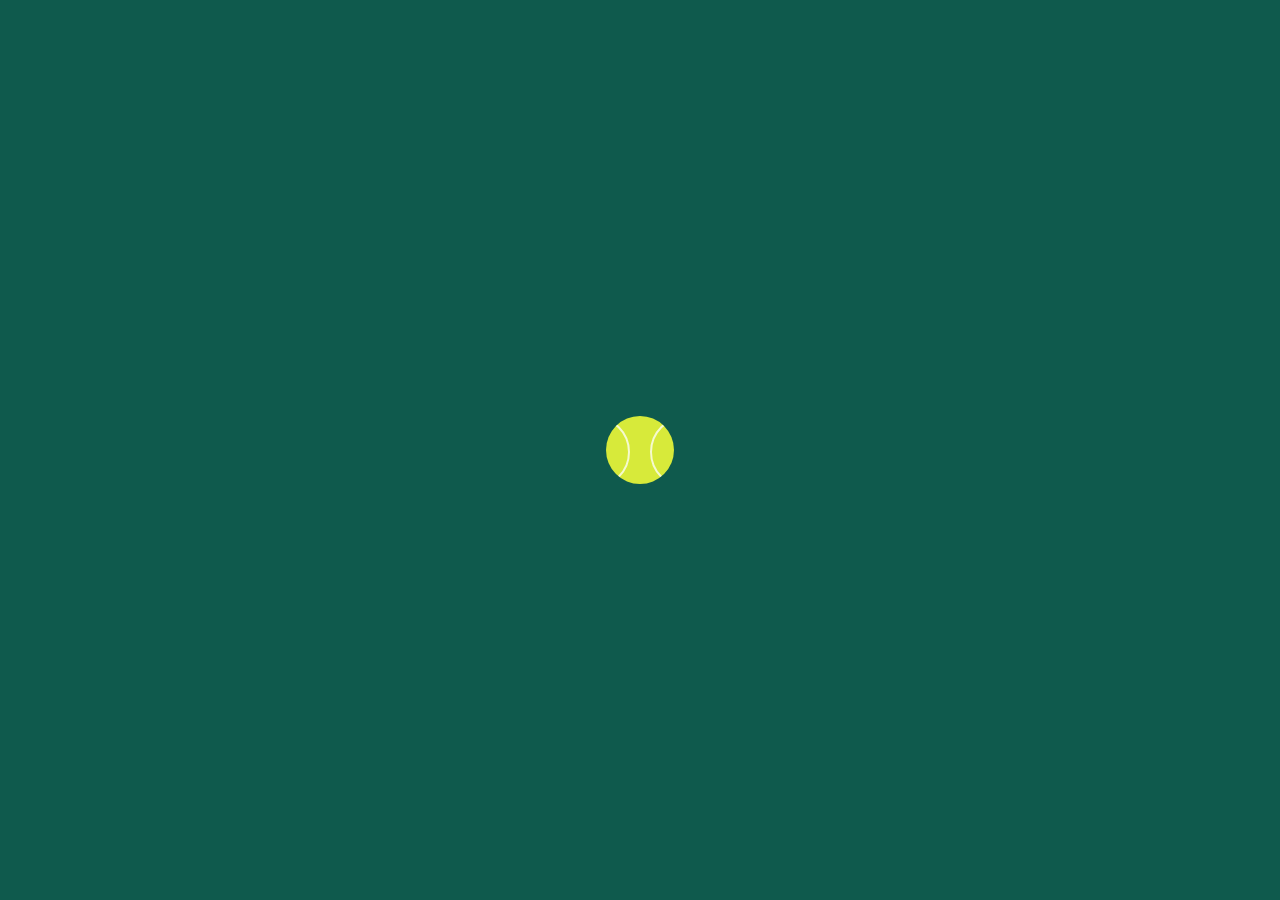
==== index.html @ 01f9968c "Add files via upload" ====
<!DOCTYPE html>
<html lang="es">
<head>
<meta charset="UTF-8">
<meta name="viewport" content="width=device-width, initial-scale=1, maximum-scale=1, viewport-fit=cover">
<title>Mi Liguilla · Tu liguilla de tenis en el móvil</title>
<meta name="description" content="Organiza tus partidos de liguilla: rivales, jornadas, resultados, invitaciones por WhatsApp y clasificación oficial dentro de la app.">

<link rel="manifest" href="/manifest.json">
<link rel="icon" type="image/png" sizes="48x48" href="/favicon-48.png">
<link rel="icon" type="image/png" sizes="192x192" href="/icon-192.png">
<link rel="apple-touch-icon" sizes="180x180" href="/apple-touch-icon.png">

<meta name="theme-color" content="#0f5a4d">
<meta name="mobile-web-app-capable" content="yes">
<meta name="apple-mobile-web-app-capable" content="yes">
<meta name="apple-mobile-web-app-status-bar-style" content="black-translucent">
<meta name="apple-mobile-web-app-title" content="Mi Liguilla">
<meta name="format-detection" content="telephone=no">
<link rel="stylesheet" href="/app.css">
  <script type="module" crossorigin src="/assets/main-BNCE6Hwr.js"></script>
  <link rel="modulepreload" crossorigin href="/assets/main-BTBcpQ3d.js">
</head>
<body class="booting">

<div class="sync-indicator" id="sync-indicator">Sincronizando…</div>

<!-- Botón de donación: visible en todas las pantallas -->
<button type="button" class="donate-fab" onclick="donate()" aria-label="Haz una donación al creador de la app">💛 <span>Donar</span></button>

<!-- ACCESO -->
<div id="auth-screen" class="auth-screen">
  <div class="auth-hero">
    <div class="ball big" aria-hidden="true"></div>
    <h1>Mi Liguilla</h1>
    <p>Tu liguilla de tenis en el bolsillo: rivales, jornadas, resultados y clasificación, todo en una app.</p>
  </div>
  <div class="auth-card" id="auth-card">
    <div class="auth-tabs" role="tablist">
      <button type="button" class="auth-tab active" data-mode="login" onclick="Auth.mode('login')">Entrar</button>
      <button type="button" class="auth-tab" data-mode="signup" onclick="Auth.mode('signup')">Crear cuenta</button>
    </div>
    <form id="auth-form" onsubmit="event.preventDefault(); Auth.submit();">
      <div id="f-name-wrap" style="display:none;">
        <label for="f-name">Tu nombre</label>
        <input type="text" id="f-name" autocomplete="name" placeholder="Nombre y apellido">
      </div>
      <label for="f-email">Email</label>
      <input type="email" id="f-email" autocomplete="email" required placeholder="tu@email.com">
      <div id="f-pass-wrap">
        <label for="f-pass">Contraseña</label>
        <input type="password" id="f-pass" autocomplete="current-password" minlength="6" placeholder="Mínimo 6 caracteres">
      </div>
      <div id="auth-msg" class="auth-msg" role="status"></div>
      <div class="form-actions">
        <button type="submit" class="btn primary" id="auth-submit">Entrar</button>
      </div>
      <p class="hint center"><a href="#" id="auth-forgot" onclick="event.preventDefault(); Auth.mode('recover')">¿Has olvidado la contraseña?</a></p>
    </form>
    <p class="hint center" id="trial-note"></p>
  </div>
  <ul class="auth-features">
    <li>📆 Calendario de jornadas con fechas y pistas</li>
    <li>📱 Invitaciones y resultados por WhatsApp y email</li>
    <li>📊 Clasificación y resultados oficiales sin salir de la app</li>
    <li>☁️ Tus datos sincronizados en todos tus dispositivos</li>
  </ul>
</div>

<!-- APP -->
<div id="app-shell" class="app-shell">
<header class="top">
  <div class="ball" aria-hidden="true"></div>
  <div class="head-text">
    <h1 id="hdr-title">Mi Liguilla</h1>
    <p id="hdr-sub"></p>
  </div>
  <button type="button" class="hdr-btn" onclick="showView('ajustes')" aria-label="Ajustes">⚙️</button>
</header>

<main>
  <div id="sub-banner"></div>

  <!-- INICIO -->
  <section id="view-inicio" class="view active">
    <div class="score-card">
      <div class="st"><b id="st-points">0</b><span>Puntos</span></div>
      <div class="st"><b id="st-played">0/11</b><span>Jugados</span></div>
      <div class="st"><b id="st-wins">0</b><span>Victorias</span></div>
    </div>
    <div id="setup-wrap"></div>
    <div id="next-wrap"></div>
    <div class="card" id="home-played"></div>
    <div class="card" id="home-sched"></div>
    <div class="row-actions" style="margin-bottom:12px;">
      <button type="button" class="btn court" onclick="openLinkModal('clasificacion')">📊 Clasificación</button>
      <button type="button" class="btn court" onclick="openLinkModal('resultados')">🏁 Resultados</button>
    </div>
    <p class="hint" id="points-hint" style="padding:0 6px 8px;"></p>
    <div class="card">
      <div class="hint" id="sync-status" style="margin:0 0 10px;">☁️ Sincronización: iniciando…</div>
      <button type="button" class="btn ghost small" onclick="forceSync()" style="width:100%;">☁️ Sincronizar ahora</button>
    </div>
  </section>

  <!-- CALENDARIO -->
  <section id="view-calendario" class="view">
    <div id="cal-list"></div>
  </section>

  <!-- PARTIDAS -->
  <section id="view-partidas" class="view">
    <div id="matches-list"></div>
  </section>

  <!-- INVITAR -->
  <section id="view-invitar" class="view">
    <div class="card">
      <h3>Proponer partido</h3>
      <label>Rival</label>
      <select id="inv-opp"></select>
      <label>Fecha propuesta</label>
      <input type="date" id="inv-date">
      <label>Hora propuesta</label>
      <div class="time-picker">
        <button type="button" class="time-step" onclick="stepTime('inv-time',-15)" aria-label="Menos 15 minutos">−</button>
        <input type="time" class="time-input" id="inv-time" value="18:00" step="300">
        <button type="button" class="time-step" onclick="stepTime('inv-time',15)" aria-label="Más 15 minutos">+</button>
      </div>
      <div class="time-chips" id="inv-time-chips"></div>
      <label>Pista / club</label>
      <div class="campo-field">
        <select id="inv-campo" class="campo-select" onchange="handleCampoChange('inv-campo')"></select>
        <button type="button" class="btn ghost small" onclick="showView('pista')">⚙️ Pistas</button>
      </div>
      <div id="inv-campo-custom-wrap" class="custom-court-box" style="display:none;">
        <input type="text" id="inv-campo-newname" placeholder="Nombre de la pista">
        <input type="text" id="inv-campo-newaddr" placeholder="Dirección / referencia de Google Maps (opcional)">
        <button type="button" class="btn primary small" onclick="addCourtInline('inv-campo')" style="width:100%;">➕ Añadir y usar esta pista</button>
      </div>
      <div class="form-actions">
        <button class="btn primary" onclick="generarInvitacion()">Generar mensaje</button>
      </div>
      <div id="inv-msgbox"></div>
      <div id="inv-send" class="row-actions free"></div>
    </div>
  </section>

  <!-- AJUSTES -->
  <section id="view-ajustes" class="view">
    <div id="ajustes-body"></div>
  </section>

  <!-- PISTA -->
  <section id="view-pista" class="view">
    <div class="card">
      <h3>Reserva de pistas de tenis</h3>
      <p class="hint" style="margin:4px 0 4px;">
        Toca una instalación para abrir su reserva online en una nueva pestaña.
      </p>

      <div class="row-actions" id="booking-list" style="grid-template-columns:1fr;"></div>
    </div>

    <div class="card">
      <h3>Mis pistas guardadas</h3>
      <p class="hint" style="margin:4px 0 12px;">
        Estas pistas aparecen en el desplegable al programar un partido o crear una invitación.
        Corrige la dirección de cada una (para que "Ver en Maps" lleve al sitio exacto) o añade nuevas.
      </p>
      <div id="courts-manager"></div>
      <div class="divider"></div>
      <label>Nueva pista</label>
      <input type="text" id="new-court-name" placeholder="Nombre de la pista">
      <label>Dirección / referencia de Google Maps</label>
      <input type="text" id="new-court-addr" placeholder="Ej: FHHP+P6, Mislata, València">
      <label>Enlace de reserva online (opcional)</label>
      <input type="url" id="new-court-url" placeholder="https://…">
      <div class="form-actions">
        <button class="btn primary" onclick="addCourtFromManager()">➕ Añadir pista</button>
      </div>
    </div>
  </section>

</main>

<nav class="tabs">
  <button class="tab active" data-view="inicio" onclick="showView('inicio')"><span class="ic">🏠</span>Inicio</button>
  <button class="tab" data-view="calendario" onclick="showView('calendario')"><span class="ic">📆</span>Calendario</button>
  <button class="tab" data-view="partidas" onclick="showView('partidas')"><span class="ic">📋</span>Partidas</button>
  <button class="tab" data-view="invitar" onclick="showView('invitar')"><span class="ic">✉️</span>Invitar</button>
  <button class="tab" data-view="pista" onclick="showView('pista')"><span class="ic">🏟️</span>Pista</button>
</nav>

<!-- MODAL: programar / registrar / nota privada / suscripción -->
<div class="modal-bg" id="modal-bg">
  <div class="modal">
    <div class="mh">
      <h3 id="modal-title">Partido</h3>
      <button class="close-x" onclick="closeModal()" aria-label="Cerrar">✕</button>
    </div>
    <div id="modal-body"></div>
  </div>
</div>

<!-- VISOR: clasificación y resultados dentro de la app -->
<div class="frame-bg" id="frame-bg">
  <div class="frame-sheet">
    <div class="frame-head">
      <button class="close-x" onclick="closeFrame()" aria-label="Cerrar">‹</button>
      <h3 id="frame-title"></h3>
      <button class="btn ghost small" onclick="reloadFrame()" aria-label="Recargar">🔄</button>
      <a class="btn ghost small" id="frame-out" href="#" target="_blank" rel="noopener">↗ Abrir fuera</a>
    </div>
    <div class="frame-body" id="frame-body"></div>
  </div>
</div>

<!-- BLOQUEO: cuenta vencida o desactivada -->
<div class="lock-screen" id="lock-screen">
  <div class="lock-card">
    <div class="ball big" aria-hidden="true"></div>
    <div id="lock-body"></div>
    <div class="form-actions">
      <button class="btn ghost" onclick="window.Auth.logout()">🚪 Cerrar sesión</button>
    </div>
  </div>
</div>
</div>

<div class="boot-splash" id="boot-splash"><div class="ball big" aria-hidden="true"></div></div>

<script src="/app.js"></script>
</body>
</html>
---- app.css ----
:root{
  --court:#0f5a4d; --court-dark:#0a3f36; --court-soft:#e0eee9;
  --ball:#d7ea3a; --ball-ink:#2a3300;
  --bg:#f1f5f3; --surface:#ffffff; --surface-2:#e8eeeb;
  --ink:#14211d; --muted:#586661; --line:#d9e2de;
  --win:#1c8554; --win-bg:#dcf2e5;
  --loss:#bf3a2c; --loss-bg:#fbe2de;
  --sched:#2b5cc4; --sched-bg:#e0e9fb;
  --todo:#6b6f68; --todo-bg:#ecebe4;
  --shadow:0 1px 2px rgba(15,40,34,.08), 0 6px 18px rgba(15,40,34,.07);
}
*{box-sizing:border-box; -webkit-tap-highlight-color:transparent;}

html{
  width:100%;
  overflow-x:hidden;
  -webkit-text-size-adjust:100%;
  text-size-adjust:100%;
}
body{
  width:100%;
  min-width:0;
  min-height:100vh;
  min-height:100dvh;
  margin:0;
  padding:0 0 calc(96px + env(safe-area-inset-bottom, 0px));
  background:var(--bg);
  color:var(--ink);
  font-family:-apple-system,BlinkMacSystemFont,"Segoe UI",Roboto,Helvetica,Arial,sans-serif;
  font-size:16px;
}

button,a,input,select,textarea{touch-action:manipulation;}

main{
  width:100%;
  max-width:820px;
  min-width:0;
  margin:0 auto;
  padding:14px 12px 24px;
}

/* ---------- Schede: solo quella attiva è visibile ---------- */
.view{display:none; width:100%; min-width:0;}
.view.active{display:block;}

img,iframe,video{max-width:100%;}
h1,h2,h3{margin:0; font-weight:800; letter-spacing:-.01em;}
h3{font-size:18px; margin-bottom:6px;}
p{margin:0;}
.opp-name,.row-sub,.cal-meta,.msgbox,.note-line,.priv-note p,.meta{overflow-wrap:anywhere; word-break:break-word;}

/* ---------- Cabecera ---------- */
header.top{
  position:relative; overflow:hidden; background:var(--court); color:#fff;
  padding:calc(18px + env(safe-area-inset-top,0px)) 18px 22px;
  border-radius:0 0 22px 22px;
  display:flex; align-items:center; gap:14px; width:100%;
}
header.top::before{content:""; position:absolute; inset:10px; border:2px solid rgba(255,255,255,.10); border-radius:14px; pointer-events:none;}
.ball{width:46px; height:46px; border-radius:50%; background:var(--ball); position:relative; overflow:hidden; flex:none;}
.ball::before,.ball::after{content:""; position:absolute; top:0; width:46px; height:46px; border-radius:50%; border:2px solid rgba(255,255,255,.75);}
.ball::before{left:-32px;} .ball::after{right:-32px;}
header.top h1{font-size:26px; line-height:1.1;}
header.top p{font-size:14.5px; opacity:.85; margin-top:3px;}
.head-text{min-width:0; position:relative;}

.sync-indicator{position:fixed; top:calc(10px + env(safe-area-inset-top,0px)); right:12px; font-size:13px; font-weight:700; background:var(--ball); color:var(--ball-ink); padding:6px 12px; border-radius:99px; z-index:20; opacity:0; transition:opacity .25s; box-shadow:var(--shadow);}
.sync-indicator.show{opacity:1;}

/* ---------- Barra de pestañas ---------- */
.tabs{
  position:fixed;
  left:8px; right:8px;
  bottom:calc(8px + env(safe-area-inset-bottom, 0px));
  z-index:100;
  display:flex; gap:3px;
  width:auto; max-width:680px;
  margin:0 auto; padding:6px;
  background:rgba(255,255,255,.96);
  border:1px solid var(--line);
  border-radius:18px;
  box-shadow:0 4px 18px rgba(15,40,34,.22);
  backdrop-filter:blur(12px);
  -webkit-backdrop-filter:blur(12px);
}
.tab{
  flex:1 1 0; min-width:0; min-height:56px;
  padding:5px 2px; border:0; border-radius:13px;
  background:transparent; color:var(--muted);
  font-size:clamp(10px, 2.8vw, 12px);
  font-weight:700; line-height:1.1; white-space:nowrap;
  font-family:inherit;
}
.tab .ic{display:block; margin-bottom:3px; font-size:clamp(19px, 5.5vw, 24px); line-height:1.1;}
.tab.active{color:var(--ball); background:var(--court);}

/* ---------- Tarjetas y secciones ---------- */
.card,.match,.cal-card,.score-card,.next-card{width:100%; min-width:0; max-width:100%;}
.card{background:var(--surface); border:1px solid var(--line); border-radius:18px; padding:16px; margin-bottom:12px; box-shadow:var(--shadow);}
.card h3 .count{font-weight:600; color:var(--muted); font-size:15px;}
.empty{text-align:center; color:var(--muted); padding:22px 10px; font-size:15px;}
.hint{font-size:14px; color:var(--muted); margin-top:6px; line-height:1.45;}
.divider{height:1px; background:var(--line); margin:16px 0;}
h3.month{font-size:15px; color:var(--muted); font-weight:700; margin:18px 4px 8px; text-transform:capitalize;}
h3.month:first-child{margin-top:4px;}

/* Marcador */
.score-card{background:var(--court-dark); color:#fff; border-radius:18px; padding:14px 8px; margin-bottom:12px; display:grid; grid-template-columns:repeat(3,1fr); box-shadow:var(--shadow);}
.score-card .st{text-align:center; padding:2px 6px;}
.score-card .st + .st{border-left:1px solid rgba(255,255,255,.18);}
.score-card b{display:block; font-size:34px; line-height:1.1; font-weight:800; color:var(--ball); font-variant-numeric:tabular-nums;}
.score-card span{font-size:13.5px; color:rgba(255,255,255,.8); font-weight:600;}

/* Siguiente jornada */
.next-card{background:var(--surface); border:1px solid var(--line); border-radius:18px; padding:16px; margin-bottom:12px; box-shadow:var(--shadow);}
.next-card .opp{font-size:23px; font-weight:800; margin:6px 0 4px; line-height:1.15;}
.next-card .when{font-size:15px; color:var(--muted); margin-bottom:4px;}

/* Pills */
.pill{display:inline-block; font-size:13px; font-weight:700; padding:4px 11px; border-radius:99px; white-space:nowrap;}
.pill.win{background:var(--win-bg); color:var(--win);}
.pill.loss{background:var(--loss-bg); color:var(--loss);}
.pill.sched{background:var(--sched-bg); color:var(--sched);}
.pill.todo{background:var(--todo-bg); color:var(--todo);}
.pill.wo{outline:1.5px dashed currentColor; outline-offset:-1.5px;}
.pill.jor{background:var(--court-soft); color:var(--court);}

/* Filas compactas (Inicio) */
.row{display:flex; align-items:center; gap:12px; padding:11px 0; border-bottom:1px solid var(--line); cursor:pointer;}
.row:last-child{border-bottom:none; padding-bottom:2px;}
.row:first-of-type{padding-top:6px;}
.row-body{flex:1; min-width:0;}
.opp-name{font-size:17px; font-weight:800; line-height:1.2;}
.opp-name small{font-size:13px; font-weight:700; color:var(--muted); margin-left:6px;}
.opp-name small.rk{color:var(--court);}
.row-sub{font-size:14.5px; color:var(--muted); margin-top:2px;}
.jchip{flex:none; width:52px; text-align:center; font-weight:800; font-size:16px; padding:10px 0; border-radius:12px;}
.jchip.win{background:var(--win-bg); color:var(--win);}
.jchip.loss{background:var(--loss-bg); color:var(--loss);}

/* Bloque de fecha */
.dateblk{flex:none; width:54px; border-radius:12px; padding:6px 0 5px; text-align:center; line-height:1.1;}
.dateblk b{display:block; font-size:24px; font-weight:800; font-variant-numeric:tabular-nums;}
.dateblk span{font-size:13px; font-weight:700;}
.dateblk.win{background:var(--win-bg); color:var(--win);}
.dateblk.loss{background:var(--loss-bg); color:var(--loss);}
.dateblk.sched{background:var(--sched-bg); color:var(--sched);}

/* Tarjetas de calendario */
.cal-card{display:flex; gap:12px; background:var(--surface); border:1px solid var(--line); border-radius:18px; padding:14px; margin-bottom:12px; box-shadow:var(--shadow);}
.cal-body{flex:1; min-width:0;}
.cal-meta{font-size:15px; color:var(--ink); margin-top:4px;}
.cal-res{display:inline-block; margin-top:8px; font-size:15px; font-weight:800; padding:5px 11px; border-radius:10px; font-variant-numeric:tabular-nums;}
.cal-res.win{background:var(--win-bg); color:var(--win);}
.cal-res.loss{background:var(--loss-bg); color:var(--loss);}
.cal-res.sched{background:var(--sched-bg); color:var(--sched);}
.cal-card .row-actions{margin-top:10px;}

/* Partidas */
.match{background:var(--surface); border:1px solid var(--line); border-radius:18px; padding:15px; margin-bottom:12px; box-shadow:var(--shadow);}
.match .head{display:flex; justify-content:space-between; align-items:flex-start; gap:10px;}
.match .head b{font-size:18px; line-height:1.2; overflow-wrap:anywhere;}
.match .meta{font-size:14.5px; color:var(--muted); margin-top:6px;}
.match .score{font-size:16px; margin-top:8px; font-weight:800; color:var(--court);}
.note-line{font-size:14px; color:var(--muted); margin-top:8px;}
.priv-note{margin-top:10px; background:var(--ball); color:var(--ball-ink); border-radius:12px; padding:10px 12px;}
.priv-note b{font-size:13.5px; display:block; margin-bottom:2px;}
.priv-note p{font-size:15px; white-space:pre-wrap;}

/* Botones */
.row-actions{display:grid; grid-template-columns:1fr 1fr; gap:8px; margin-top:12px;}
.row-actions.free{display:flex; flex-wrap:wrap;}
button.btn, a.btn{
  border:none; border-radius:12px; padding:11px 12px; font-size:15px; font-weight:700; font-family:inherit;
  cursor:pointer; text-decoration:none; display:inline-flex; align-items:center; justify-content:center; gap:6px; color:#fff;
  min-height:46px; text-align:center; line-height:1.2;
}
.btn.primary{background:var(--ball); color:var(--ball-ink);}
.btn.court{background:var(--court);}
.btn.wa{background:#1f8a4c;}
.btn.mail{background:#3d4f9a;}
.btn.cal{background:var(--sched);}
.btn.ghost{background:var(--surface); color:var(--ink); border:1.5px solid var(--line);}
.btn.ghost.danger{color:var(--loss); border-color:rgba(191,58,44,.4);}
.btn.small{min-height:44px; font-size:14.5px;}
.btn:active{transform:scale(.97); opacity:.9;}
.btn:disabled{opacity:.5; cursor:not-allowed; transform:none;}
.row-actions .span2{grid-column:1/-1;}
.form-actions{display:grid; grid-template-columns:1fr; gap:8px; margin-top:16px;}
.close-x{background:none; border:none; font-size:26px; color:var(--muted); cursor:pointer; line-height:1; padding:6px 10px; min-height:44px;}

/* Formularios */
label{display:block; font-size:14.5px; color:var(--muted); margin:14px 0 6px; font-weight:700;}
input[type=text], input[type=date], input[type=time], input[type=number], select, textarea{
  width:100%; padding:12px 14px; border:1.5px solid var(--line); border-radius:12px; font-size:16px; font-family:inherit;
  background:var(--surface); color:var(--ink); min-height:50px;
}
textarea{resize:vertical; min-height:96px; line-height:1.4;}
select{-webkit-appearance:none; appearance:none;
  background-image:url("data:image/svg+xml;utf8,<svg xmlns='http://www.w3.org/2000/svg' width='14' height='9'><path d='M1 1l6 6 6-6' stroke='%23586661' stroke-width='2' fill='none' fill-rule='evenodd'/></svg>");
  background-repeat:no-repeat; background-position:right 14px center; padding-right:38px;}
input:focus, textarea:focus, select:focus{outline:none; border-color:var(--court); box-shadow:0 0 0 3px rgba(15,90,77,.18);}
.btn:focus-visible,.tab:focus-visible,.chip:focus-visible,.row:focus-visible{outline:3px solid var(--sched); outline-offset:2px;}
.inputs2col{display:grid; grid-template-columns:1fr 1fr; gap:8px;}
.set-row{margin:10px 0;}
.set-row .lab{font-size:14px; color:var(--muted); margin-bottom:4px; display:flex; justify-content:space-between; align-items:center; font-weight:600;}
.set-remove{background:transparent; border:1px solid var(--line); border-radius:8px; color:var(--muted); font-size:13px; padding:6px 10px; cursor:pointer; min-height:36px;}
.msgbox{background:var(--surface-2); border-radius:12px; padding:13px 15px; font-size:15.5px; white-space:pre-wrap; margin-top:12px; line-height:1.45;}

/* Selector de hora */
.time-picker{display:flex; align-items:stretch; gap:8px;}
.time-step{flex:0 0 52px; border:1.5px solid var(--line); background:var(--surface-2); color:var(--court); border-radius:12px; font-size:24px; font-weight:800; cursor:pointer; line-height:1; min-height:50px;}
.time-step:active{background:var(--line);}
.time-input{flex:1; min-width:0; text-align:center; font-size:20px; font-weight:800; font-variant-numeric:tabular-nums; padding-left:8px; padding-right:8px;}
.time-chips{display:flex; flex-wrap:wrap; gap:7px; margin-top:10px;}
.chip{border:1.5px solid var(--line); background:var(--surface); color:var(--ink); font-size:14.5px; font-weight:700; padding:8px 14px; border-radius:99px; cursor:pointer; min-height:40px; font-family:inherit;}
.chip:active{background:var(--court-soft);}

/* Pistas */
.court-row{border:1px solid var(--line); border-radius:14px; padding:12px; margin-bottom:10px; background:var(--surface-2);}
.court-row input{margin-bottom:8px;}
.custom-court-box{border:1.5px dashed var(--line); border-radius:14px; padding:12px; margin-top:8px; background:var(--surface-2);}
.custom-court-box input{margin-bottom:8px;}
.campo-field{display:flex; gap:8px; align-items:stretch;}
.campo-field select{flex:1; min-width:0;}
.campo-field .btn{flex:none;}

/* Componentes de Filtro de Resultados y Clasificación en Vivo */
.group-chips{display:flex; flex-wrap:wrap; gap:6px; margin:10px 0 14px;}
.group-chip{border:1.5px solid var(--line); background:var(--surface-2); color:var(--ink); font-size:13px; font-weight:700; padding:6px 12px; border-radius:99px; cursor:pointer; font-family:inherit; transition:all .15s;}
.group-chip.active{background:var(--court); color:#fff; border-color:var(--court);}
.res-live-card{background:var(--surface-2); border:1px solid var(--line); border-radius:12px; padding:12px 14px; margin-bottom:8px; display:flex; align-items:center; justify-content:space-between; gap:10px;}
.res-live-text{font-size:15px; font-weight:600; line-height:1.35; flex:1;}
.res-group-badge{font-size:12px; font-weight:800; background:var(--court-soft); color:var(--court); padding:3px 8px; border-radius:8px; flex:none;}

/* Tabla Clasificación */
.clas-table{width:100%; border-collapse:collapse; margin-top:8px; font-size:14px;}
.clas-table th{background:var(--court-dark); color:#fff; padding:9px 6px; font-size:13px; font-weight:700;}
.clas-table td{padding:10px 6px; border-bottom:1px solid var(--line); text-align:center;}
.clas-table tr.highlight{background:var(--court-soft); font-weight:800; color:var(--court-dark);}
.clas-table tr.highlight td{border-bottom:2px solid var(--court);}

/* Modal (hoja inferior) */
.modal-bg{position:fixed; inset:0; background:rgba(10,20,17,.6); display:none; align-items:flex-end; justify-content:center; z-index:200;}
.modal-bg.open{display:flex;}
.modal{background:var(--surface); width:100%; max-width:680px; border-radius:22px 22px 0 0; padding:18px 16px; max-height:92vh; max-height:92dvh; overflow-y:auto; -webkit-overflow-scrolling:touch; padding-bottom:calc(20px + env(safe-area-inset-bottom,0px));}
.modal .mh{display:flex; justify-content:space-between; align-items:center; gap:8px; margin-bottom:4px;}
.modal .mh h3{font-size:19px; margin:0; min-width:0; overflow-wrap:anywhere;}

/* ---------- Modo oscuro ---------- */
@media (prefers-color-scheme: dark){
  :root:not([data-theme="light"]){
    --bg:#0d1512; --surface:#16221d; --surface-2:#1e2c26; --ink:#eaf2ee; --muted:#9db0a8; --line:#2a3a33;
    --court-soft:#17302a; --court:#2a8f7c;
    --win:#5fd09a; --win-bg:#163a29; --loss:#ff8f80; --loss-bg:#40201c; --sched:#8fb0ff; --sched-bg:#1b2c52;
    --todo:#b8bbb0; --todo-bg:#2a2c26;
    --shadow:0 1px 2px rgba(0,0,0,.4);
  }
  :root:not([data-theme="light"]) header.top{background:#0f5a4d;}
  :root:not([data-theme="light"]) .btn.court{background:#13705f;}
  :root:not([data-theme="light"]) .btn.cal{background:#2b5cc4; color:#fff;}
  :root:not([data-theme="light"]) .tab.active{background:#0f5a4d;}
  :root:not([data-theme="light"]) .tabs{background:rgba(22,34,29,.96);}
  select{background-image:url("data:image/svg+xml;utf8,<svg xmlns='http://www.w3.org/2000/svg' width='14' height='9'><path d='M1 1l6 6 6-6' stroke='%239db0a8' stroke-width='2' fill='none' fill-rule='evenodd'/></svg>");}
}
:root[data-theme="dark"]{
  --bg:#0d1512; --surface:#16221d; --surface-2:#1e2c26; --ink:#eaf2ee; --muted:#9db0a8; --line:#2a3a33;
  --court-soft:#17302a; --court:#2a8f7c;
  --win:#5fd09a; --win-bg:#163a29; --loss:#ff8f80; --loss-bg:#40201c; --sched:#8fb0ff; --sched-bg:#1b2c52;
  --todo:#b8bbb0; --todo-bg:#2a2c26;
}

/* ---------- Pantallas grandes ---------- */
@media (min-width:700px){
  body{font-size:17px;}
  main{padding:22px 22px 24px;}
  .tabs{max-width:820px;}
  .modal{max-width:720px; border-radius:24px; padding:24px;}
  .form-actions{grid-template-columns:repeat(auto-fit,minmax(200px,1fr));}
}
@media (max-width:699px){
  .modal{max-height:90dvh; overflow-y:auto;}
}
@media (max-width:380px){
  main{padding-left:9px; padding-right:9px;}
  .tabs{left:5px; right:5px; padding:4px;}
  .tab{min-height:52px; font-size:10px;}
  .tab .ic{font-size:19px;}
  header.top{padding-left:14px; padding-right:14px;}
  header.top h1{font-size:22px;}
}

/* =====================================================================
   Mi Liguilla: acceso, cuentas, ajustes, visor y suscripción
   ===================================================================== */
input[type=email], input[type=password], input[type=tel], input[type=url]{
  width:100%; padding:12px 14px; border:1.5px solid var(--line); border-radius:12px; font-size:16px; font-family:inherit;
  background:var(--surface); color:var(--ink); min-height:50px;
}
.center{text-align:center;}
a{color:var(--court);}

/* Estados de arranque */
.app-shell, .auth-screen{display:none;}
body.signed-in .app-shell{display:block;}
body.signed-out .auth-screen{display:flex;}
body.signed-out .tabs, body.booting .tabs{display:none;}
.boot-splash{position:fixed; inset:0; display:none; align-items:center; justify-content:center; background:var(--court); z-index:500;}
body.booting .boot-splash{display:flex;}
.boot-splash .ball{animation:bounce 0.9s ease-in-out infinite alternate;}
@keyframes bounce{from{transform:translateY(-14px);} to{transform:translateY(10px);}}
.ball.big{width:68px; height:68px;}
.ball.big::before,.ball.big::after{width:68px; height:68px;}
.ball.big::before{left:-48px;} .ball.big::after{right:-48px;}

/* Pantalla de acceso */
.auth-screen{
  min-height:100vh; min-height:100dvh; flex-direction:column; align-items:center;
  padding:calc(28px + env(safe-area-inset-top,0px)) 16px 120px;
  background:
    radial-gradient(circle at 85% -10%, rgba(215,234,58,.22), transparent 45%),
    linear-gradient(180deg, var(--court) 0, var(--court) 260px, var(--bg) 260px);
}
.auth-hero{color:#fff; text-align:center; max-width:440px; margin-bottom:20px;}
.auth-hero .ball{margin:0 auto 14px;}
.auth-hero h1{font-size:34px;}
.auth-hero p{opacity:.88; margin-top:8px; font-size:16px; line-height:1.45;}
.auth-card{width:100%; max-width:440px; background:var(--surface); border:1px solid var(--line); border-radius:22px; padding:18px; box-shadow:0 10px 40px rgba(10,40,34,.25);}
.auth-tabs{display:grid; grid-template-columns:1fr 1fr; gap:4px; background:var(--surface-2); padding:4px; border-radius:14px;}
.auth-tab{border:0; background:transparent; padding:11px; border-radius:11px; font:inherit; font-weight:800; color:var(--muted); cursor:pointer; min-height:44px;}
.auth-tab.active{background:var(--court); color:var(--ball);}
.auth-msg{font-size:14.5px; margin-top:12px; line-height:1.4; display:none; padding:10px 12px; border-radius:10px;}
.auth-msg.ok{display:block; background:var(--win-bg); color:var(--win);}
.auth-msg.err{display:block; background:var(--loss-bg); color:var(--loss);}
.auth-features{list-style:none; padding:0; margin:22px 0 0; max-width:440px; width:100%; display:grid; gap:8px;}
.auth-features li{background:var(--surface); border:1px solid var(--line); border-radius:14px; padding:12px 14px; font-weight:600; font-size:15px;}

/* Cabecera: botón de ajustes */
.hdr-btn{margin-left:auto; position:relative; flex:none; width:46px; height:46px; border-radius:14px; border:1.5px solid rgba(255,255,255,.25); background:rgba(255,255,255,.08); font-size:22px; cursor:pointer;}
.hdr-btn:active{transform:scale(.95);}

/* Botón de donación siempre visible */
body{padding-bottom:calc(150px + env(safe-area-inset-bottom, 0px));}
.donate-fab{
  position:fixed; right:12px; bottom:calc(88px + env(safe-area-inset-bottom, 0px)); z-index:150;
  border:0; border-radius:99px; padding:10px 15px; min-height:44px;
  background:#ffc439; color:#2c2e2f; font:inherit; font-weight:800; font-size:14.5px; cursor:pointer;
  box-shadow:0 6px 18px rgba(0,0,0,.22);
}
.donate-fab:active{transform:scale(.96);}
body.signed-out .donate-fab{bottom:calc(18px + env(safe-area-inset-bottom, 0px));}
body.frame-open .donate-fab{bottom:calc(16px + env(safe-area-inset-bottom, 0px));}

/* Avisos de suscripción */
.sub-banner{border-radius:14px; padding:12px 14px; margin-bottom:12px; font-size:15px; line-height:1.4; cursor:pointer; font-weight:600;}
.sub-banner.warn{background:var(--ball); color:var(--ball-ink);}
.sub-banner.due{background:var(--loss-bg); color:var(--loss); border:1.5px solid rgba(191,58,44,.35);}
.sub-banner.info{background:var(--sched-bg); color:var(--sched); cursor:default;}
.pay-box{border:1.5px solid var(--line); border-radius:16px; padding:14px; margin-top:12px; background:var(--surface-2);}
.pay-price{display:flex; align-items:baseline; gap:6px;}
.pay-price b{font-size:34px; font-weight:800; color:var(--court); font-variant-numeric:tabular-nums;}
.pay-price span{color:var(--muted); font-weight:700;}
.btn.paypal{background:#ffc439; color:#1a1a1a;}
.lock-screen{position:fixed; inset:0; z-index:400; background:rgba(10,30,26,.92); display:none; align-items:center; justify-content:center; padding:20px; overflow-y:auto;}
.lock-screen.open{display:flex;}
.lock-card{background:var(--surface); border-radius:22px; padding:22px 18px; width:100%; max-width:440px; text-align:left;}
.lock-card .ball{margin:0 auto 12px;}
.lock-card h2{font-size:23px; margin-bottom:6px; text-align:center;}

/* Ajustes */
.cfg-row{border:1px solid var(--line); border-radius:14px; padding:12px; margin-top:10px; background:var(--surface-2);}
.cfg-row input, .cfg-row select{margin-bottom:8px;}
.cfg-row label{margin:4px 0 4px; font-size:13px;}
.cfg-row-head{display:flex; justify-content:space-between; align-items:center; margin-bottom:8px; gap:8px;}
.cfg-row-head span{display:flex; gap:6px;}
.acc-line{display:flex; justify-content:space-between; align-items:center; gap:10px; margin-top:6px; font-weight:700; overflow-wrap:anywhere;}
.save-bar{position:sticky; bottom:calc(84px + env(safe-area-inset-bottom, 0px)); z-index:50; padding:8px 0; margin-right:96px;}
.save-bar .btn{width:100%; box-shadow:0 6px 18px rgba(15,40,34,.25);}
.setup-card{border:2px dashed var(--court);}

/* Visor de enlaces a pantalla completa */
.frame-bg{position:fixed; inset:0; z-index:300; display:none; background:var(--bg);}
.frame-bg.open{display:block;}
.frame-sheet{display:flex; flex-direction:column; height:100%; padding-top:env(safe-area-inset-top,0px);}
.frame-head{display:flex; align-items:center; gap:8px; padding:8px 10px; background:var(--court); color:#fff;}
.frame-head .close-x{color:#fff; font-size:34px; padding:0 10px;}
.frame-head h3{flex:1; font-size:17px; min-width:0; white-space:nowrap; overflow:hidden; text-overflow:ellipsis;}
.frame-head .btn.ghost{background:rgba(255,255,255,.12); color:#fff; border-color:rgba(255,255,255,.25); min-height:40px; padding:8px 10px;}
.frame-body{flex:1; position:relative; display:flex; flex-direction:column; min-height:0;}
.frame-body iframe{flex:1; width:100%; border:0; background:#fff;}
.frame-loading{position:absolute; top:40%; left:0; right:0; text-align:center; color:var(--muted); font-weight:700;}
.frame-tip{font-size:12.5px; color:var(--muted); padding:8px 12px calc(8px + env(safe-area-inset-bottom,0px)); background:var(--surface); border-top:1px solid var(--line); padding-right:110px;}
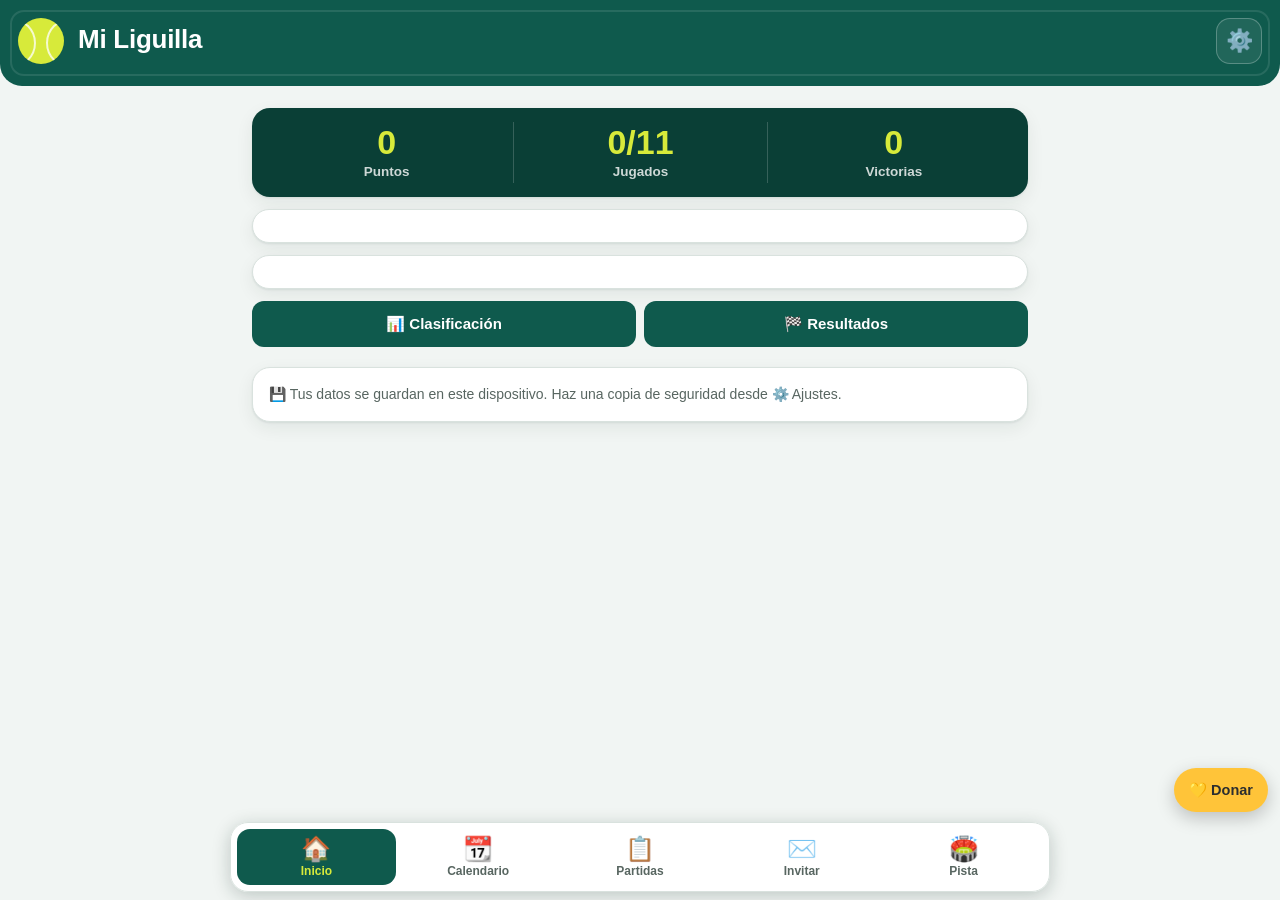
==== commit eed43e42: "Update index.html" ====
--- a/index.html
+++ b/index.html
@@ -6,10 +6,10 @@
 <title>Mi Liguilla · Tu liguilla de tenis en el móvil</title>
 <meta name="description" content="Organiza tus partidos de liguilla: rivales, jornadas, resultados, invitaciones por WhatsApp y clasificación oficial dentro de la app.">
 
-<link rel="manifest" href="/manifest.json">
-<link rel="icon" type="image/png" sizes="48x48" href="/favicon-48.png">
-<link rel="icon" type="image/png" sizes="192x192" href="/icon-192.png">
-<link rel="apple-touch-icon" sizes="180x180" href="/apple-touch-icon.png">
+<link rel="manifest" href="manifest.json">
+<link rel="icon" type="image/png" sizes="48x48" href="favicon-48.png">
+<link rel="icon" type="image/png" sizes="192x192" href="icon-192.png">
+<link rel="apple-touch-icon" sizes="180x180" href="apple-touch-icon.png">
 
 <meta name="theme-color" content="#0f5a4d">
 <meta name="mobile-web-app-capable" content="yes">
@@ -17,55 +17,14 @@
 <meta name="apple-mobile-web-app-status-bar-style" content="black-translucent">
 <meta name="apple-mobile-web-app-title" content="Mi Liguilla">
 <meta name="format-detection" content="telephone=no">
-<link rel="stylesheet" href="/app.css">
-  <script type="module" crossorigin src="/assets/main-BNCE6Hwr.js"></script>
-  <link rel="modulepreload" crossorigin href="/assets/main-BTBcpQ3d.js">
+<link rel="stylesheet" href="app.css">
 </head>
-<body class="booting">
+<body class="signed-in">
 
 <div class="sync-indicator" id="sync-indicator">Sincronizando…</div>
 
 <!-- Botón de donación: visible en todas las pantallas -->
 <button type="button" class="donate-fab" onclick="donate()" aria-label="Haz una donación al creador de la app">💛 <span>Donar</span></button>
-
-<!-- ACCESO -->
-<div id="auth-screen" class="auth-screen">
-  <div class="auth-hero">
-    <div class="ball big" aria-hidden="true"></div>
-    <h1>Mi Liguilla</h1>
-    <p>Tu liguilla de tenis en el bolsillo: rivales, jornadas, resultados y clasificación, todo en una app.</p>
-  </div>
-  <div class="auth-card" id="auth-card">
-    <div class="auth-tabs" role="tablist">
-      <button type="button" class="auth-tab active" data-mode="login" onclick="Auth.mode('login')">Entrar</button>
-      <button type="button" class="auth-tab" data-mode="signup" onclick="Auth.mode('signup')">Crear cuenta</button>
-    </div>
-    <form id="auth-form" onsubmit="event.preventDefault(); Auth.submit();">
-      <div id="f-name-wrap" style="display:none;">
-        <label for="f-name">Tu nombre</label>
-        <input type="text" id="f-name" autocomplete="name" placeholder="Nombre y apellido">
-      </div>
-      <label for="f-email">Email</label>
-      <input type="email" id="f-email" autocomplete="email" required placeholder="tu@email.com">
-      <div id="f-pass-wrap">
-        <label for="f-pass">Contraseña</label>
-        <input type="password" id="f-pass" autocomplete="current-password" minlength="6" placeholder="Mínimo 6 caracteres">
-      </div>
-      <div id="auth-msg" class="auth-msg" role="status"></div>
-      <div class="form-actions">
-        <button type="submit" class="btn primary" id="auth-submit">Entrar</button>
-      </div>
-      <p class="hint center"><a href="#" id="auth-forgot" onclick="event.preventDefault(); Auth.mode('recover')">¿Has olvidado la contraseña?</a></p>
-    </form>
-    <p class="hint center" id="trial-note"></p>
-  </div>
-  <ul class="auth-features">
-    <li>📆 Calendario de jornadas con fechas y pistas</li>
-    <li>📱 Invitaciones y resultados por WhatsApp y email</li>
-    <li>📊 Clasificación y resultados oficiales sin salir de la app</li>
-    <li>☁️ Tus datos sincronizados en todos tus dispositivos</li>
-  </ul>
-</div>
 
 <!-- APP -->
 <div id="app-shell" class="app-shell">
@@ -98,8 +57,7 @@
     </div>
     <p class="hint" id="points-hint" style="padding:0 6px 8px;"></p>
     <div class="card">
-      <div class="hint" id="sync-status" style="margin:0 0 10px;">☁️ Sincronización: iniciando…</div>
-      <button type="button" class="btn ghost small" onclick="forceSync()" style="width:100%;">☁️ Sincronizar ahora</button>
+      <div class="hint" style="margin:0;">💾 Tus datos se guardan en este dispositivo. Haz una copia de seguridad desde ⚙️ Ajustes.</div>
     </div>
   </section>
 
@@ -216,20 +174,9 @@
   </div>
 </div>
 
-<!-- BLOQUEO: cuenta vencida o desactivada -->
-<div class="lock-screen" id="lock-screen">
-  <div class="lock-card">
-    <div class="ball big" aria-hidden="true"></div>
-    <div id="lock-body"></div>
-    <div class="form-actions">
-      <button class="btn ghost" onclick="window.Auth.logout()">🚪 Cerrar sesión</button>
-    </div>
-  </div>
-</div>
 </div>
 
-<div class="boot-splash" id="boot-splash"><div class="ball big" aria-hidden="true"></div></div>
-
-<script src="/app.js"></script>
+<script src="app.js"></script>
+<script>window.bootApp();</script>
 </body>
 </html>
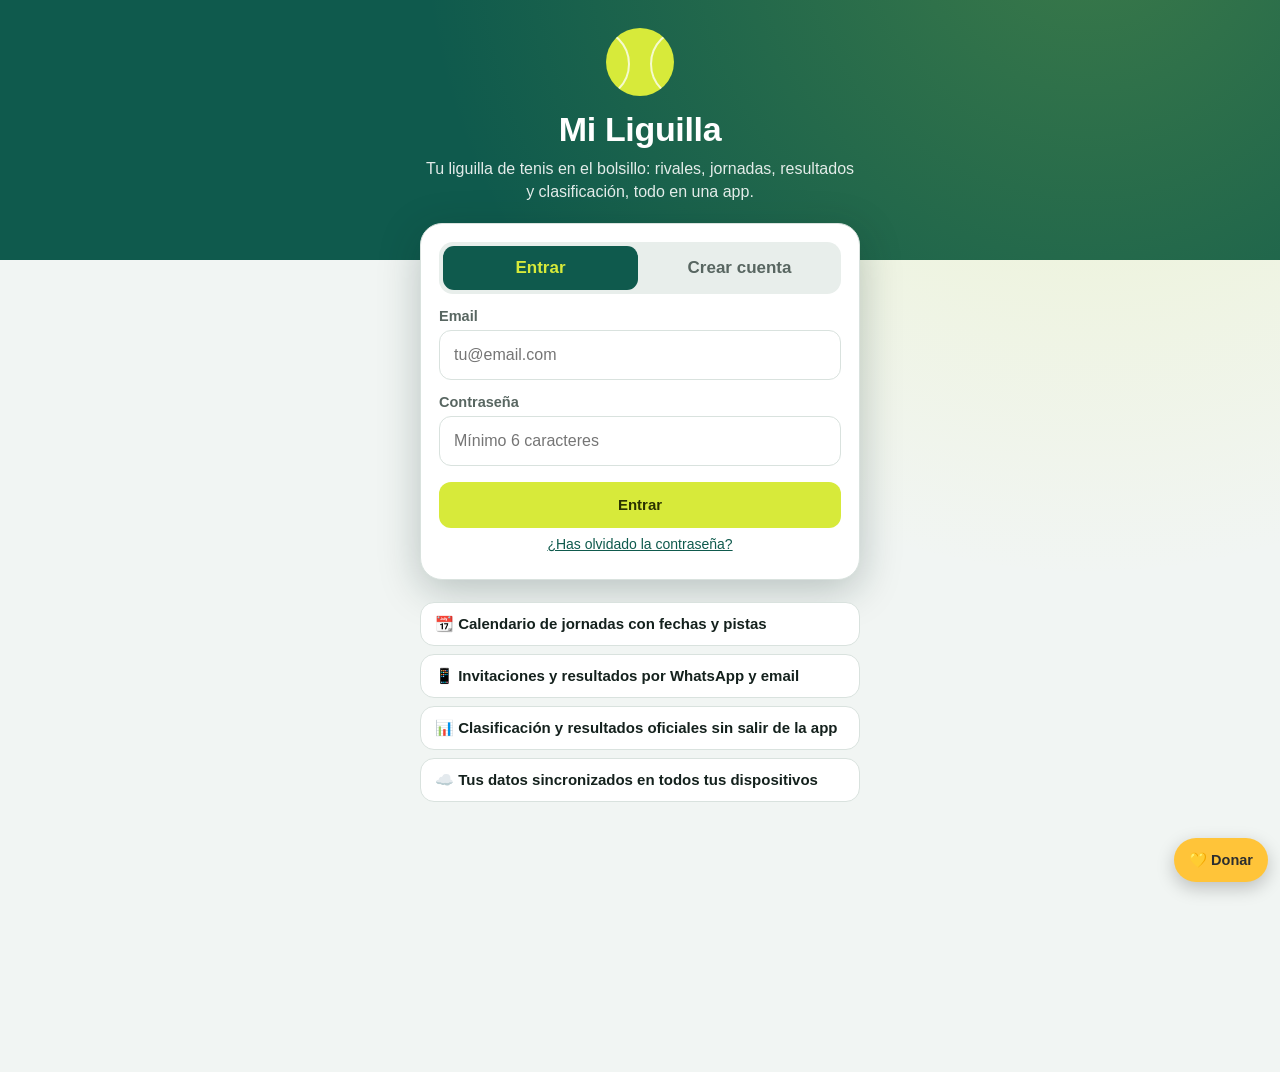
==== commit 07190246: "Add files via upload" ====
--- a/index.html
+++ b/index.html
@@ -19,12 +19,51 @@
 <meta name="format-detection" content="telephone=no">
 <link rel="stylesheet" href="app.css">
 </head>
-<body class="signed-in">
+<body class="booting">
 
 <div class="sync-indicator" id="sync-indicator">Sincronizando…</div>
 
 <!-- Botón de donación: visible en todas las pantallas -->
 <button type="button" class="donate-fab" onclick="donate()" aria-label="Haz una donación al creador de la app">💛 <span>Donar</span></button>
+
+<!-- ACCESO -->
+<div id="auth-screen" class="auth-screen">
+  <div class="auth-hero">
+    <div class="ball big" aria-hidden="true"></div>
+    <h1>Mi Liguilla</h1>
+    <p>Tu liguilla de tenis en el bolsillo: rivales, jornadas, resultados y clasificación, todo en una app.</p>
+  </div>
+  <div class="auth-card" id="auth-card">
+    <div class="auth-tabs" role="tablist">
+      <button type="button" class="auth-tab active" data-mode="login" onclick="Auth.mode('login')">Entrar</button>
+      <button type="button" class="auth-tab" data-mode="signup" onclick="Auth.mode('signup')">Crear cuenta</button>
+    </div>
+    <form id="auth-form" onsubmit="event.preventDefault(); Auth.submit();">
+      <div id="f-name-wrap" style="display:none;">
+        <label for="f-name">Tu nombre</label>
+        <input type="text" id="f-name" autocomplete="name" placeholder="Nombre y apellido">
+      </div>
+      <label for="f-email">Email</label>
+      <input type="email" id="f-email" autocomplete="email" required placeholder="tu@email.com">
+      <div id="f-pass-wrap">
+        <label for="f-pass">Contraseña</label>
+        <input type="password" id="f-pass" autocomplete="current-password" minlength="6" placeholder="Mínimo 6 caracteres">
+      </div>
+      <div id="auth-msg" class="auth-msg" role="status"></div>
+      <div class="form-actions">
+        <button type="submit" class="btn primary" id="auth-submit">Entrar</button>
+      </div>
+      <p class="hint center"><a href="#" id="auth-forgot" onclick="event.preventDefault(); Auth.mode('recover')">¿Has olvidado la contraseña?</a></p>
+    </form>
+    <p class="hint center" id="trial-note"></p>
+  </div>
+  <ul class="auth-features">
+    <li>📆 Calendario de jornadas con fechas y pistas</li>
+    <li>📱 Invitaciones y resultados por WhatsApp y email</li>
+    <li>📊 Clasificación y resultados oficiales sin salir de la app</li>
+    <li>☁️ Tus datos sincronizados en todos tus dispositivos</li>
+  </ul>
+</div>
 
 <!-- APP -->
 <div id="app-shell" class="app-shell">
@@ -57,7 +96,8 @@
     </div>
     <p class="hint" id="points-hint" style="padding:0 6px 8px;"></p>
     <div class="card">
-      <div class="hint" style="margin:0;">💾 Tus datos se guardan en este dispositivo. Haz una copia de seguridad desde ⚙️ Ajustes.</div>
+      <div class="hint" id="sync-status" style="margin:0 0 10px;">☁️ Sincronización: iniciando…</div>
+      <button type="button" class="btn ghost small" onclick="forceSync()" style="width:100%;">☁️ Sincronizar ahora</button>
     </div>
   </section>
 
@@ -174,9 +214,23 @@
   </div>
 </div>
 
-</div>
-
+<!-- BLOQUEO: cuenta vencida o desactivada -->
+<div class="lock-screen" id="lock-screen">
+  <div class="lock-card">
+    <div class="ball big" aria-hidden="true"></div>
+    <div id="lock-body"></div>
+    <div class="form-actions">
+      <button class="btn ghost" onclick="window.Auth.logout()">🚪 Cerrar sesión</button>
+    </div>
+  </div>
+</div>
+</div>
+
+<div class="boot-splash" id="boot-splash"><div class="ball big" aria-hidden="true"></div></div>
+
+<script src="config.js"></script>
+<script src="core.js"></script>
 <script src="app.js"></script>
-<script>window.bootApp();</script>
+<script src="main.js"></script>
 </body>
 </html>
